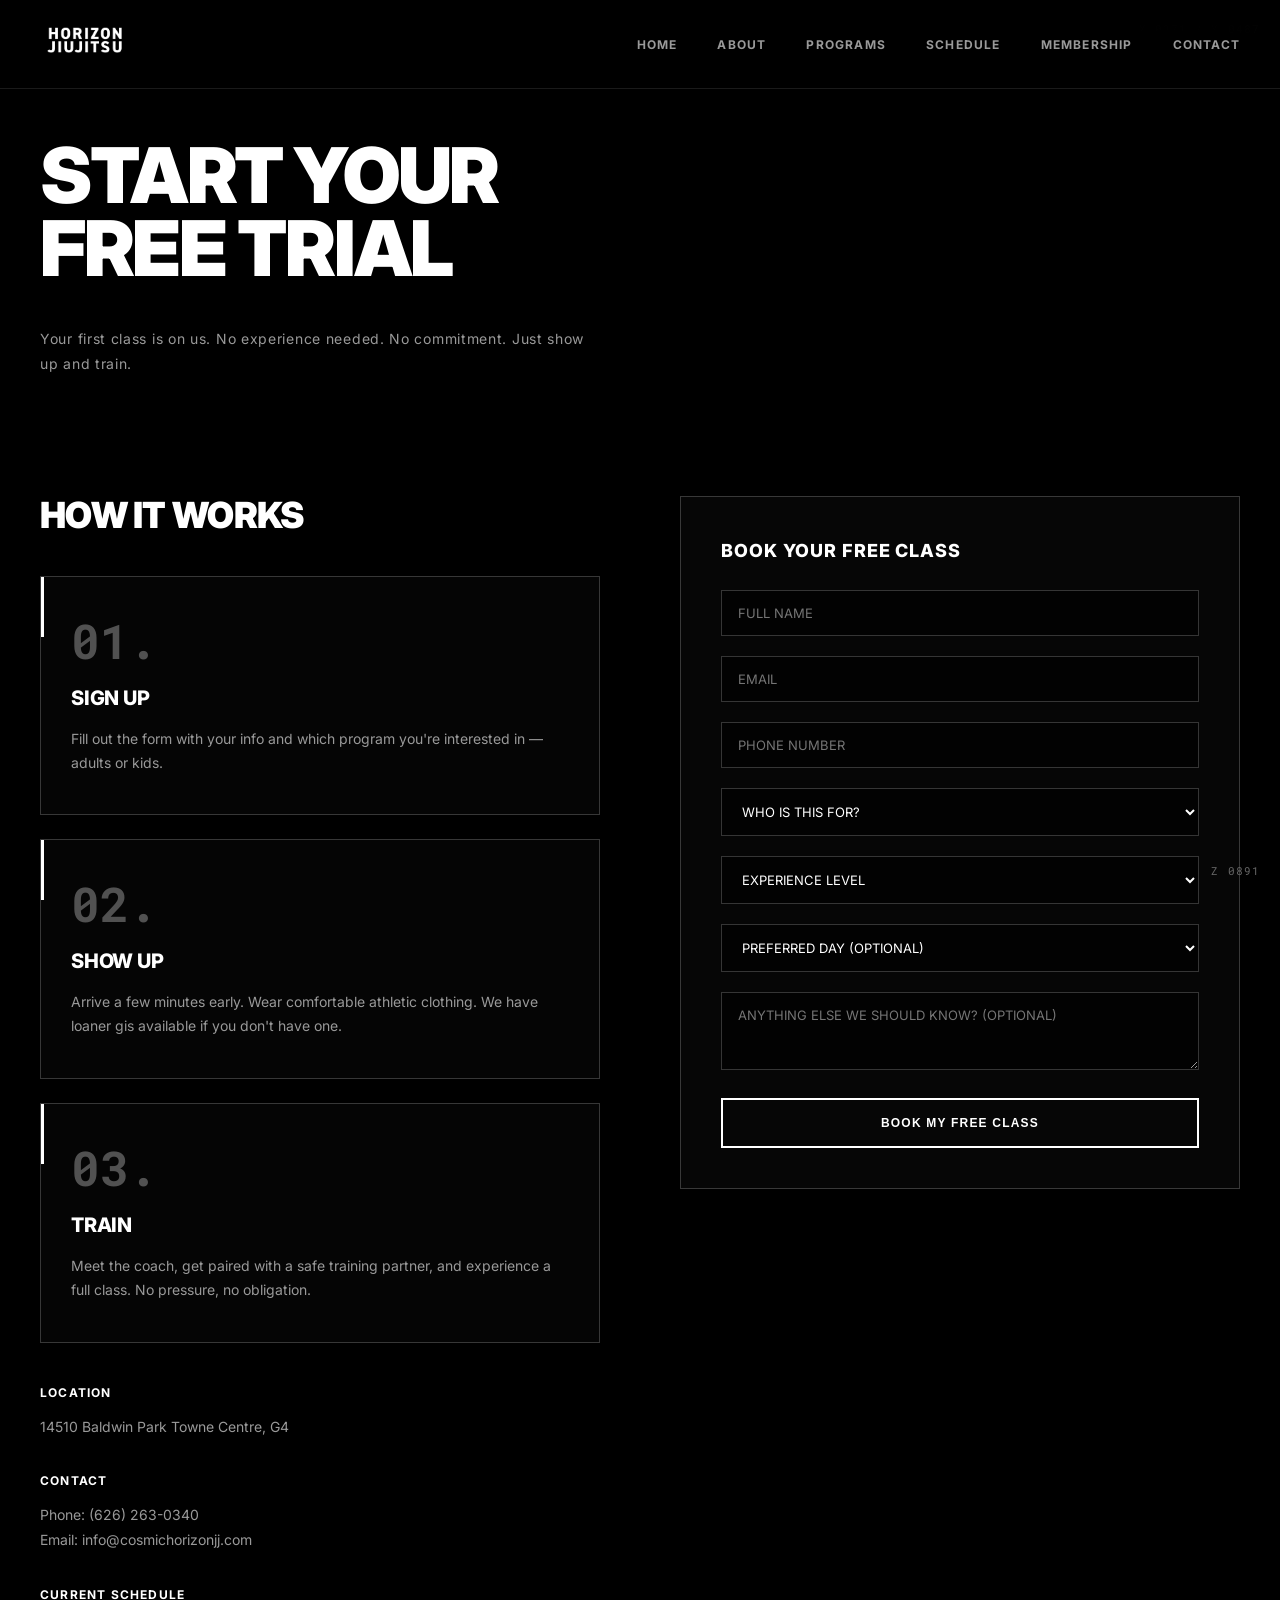
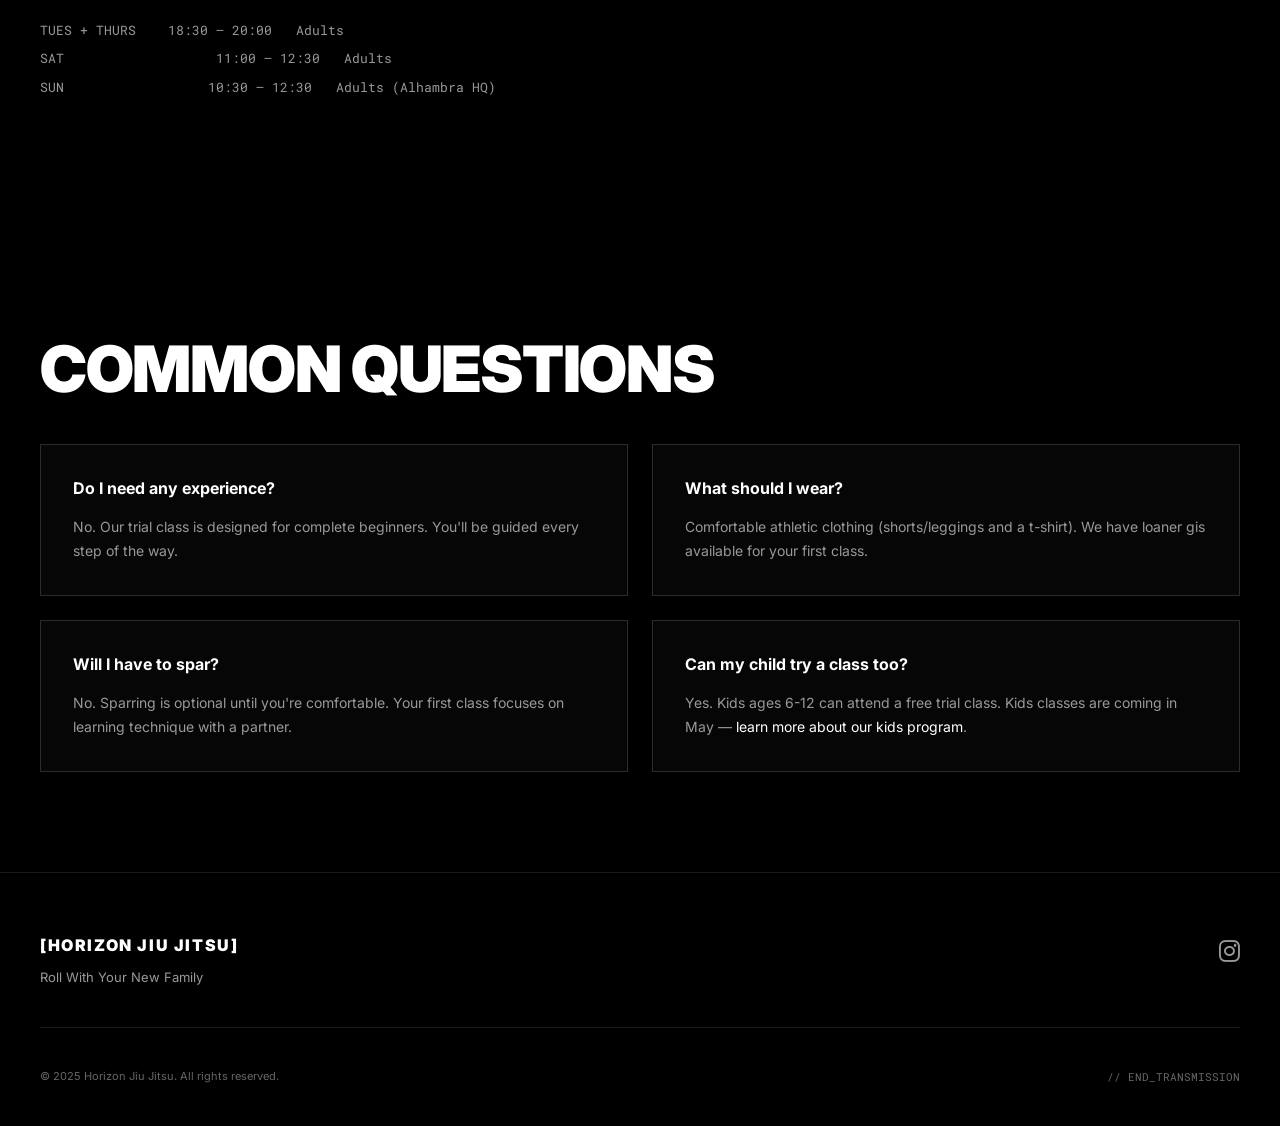
==== free-trial.html @ 36fd719f "Add dedicated kids program and free trial pages, update CTAs to link to them Co-Authored-By: Claude " ====
<!DOCTYPE html>
<html lang="en">
<head>
    <!-- Google tag (gtag.js) -->
    <script async src="https://www.googletagmanager.com/gtag/js?id=AW-18072158935"></script>
    <script>
        window.dataLayer = window.dataLayer || [];
        function gtag(){dataLayer.push(arguments);}
        gtag('js', new Date());
        gtag('config', 'AW-18072158935');
    </script>
    <meta charset="UTF-8">
    <meta name="viewport" content="width=device-width, initial-scale=1.0">
    <meta name="description" content="Sign up for a free trial class at Horizon Jiu Jitsu in Baldwin Park, CA. No experience needed.">
    <title>Free Trial Class - Horizon Jiu Jitsu</title>
    <link rel="stylesheet" href="styles.css">
    <link rel="preconnect" href="https://fonts.googleapis.com">
    <link rel="preconnect" href="https://fonts.gstatic.com" crossorigin>
    <link href="https://fonts.googleapis.com/css2?family=Inter:wght@400;600;700;800;900&family=Roboto+Mono:wght@400;700&display=swap" rel="stylesheet">
    <link rel="stylesheet" href="https://cdnjs.cloudflare.com/ajax/libs/font-awesome/6.5.1/css/all.min.css">
</head>
<body>
    <!-- Tech Overlay -->
    <div class="tech-overlay">
        <span class="coord coord-top">X 0371 / Y 0487</span>
        <span class="coord coord-bottom">Z 0891</span>
    </div>

    <!-- Navigation -->
    <nav class="nav">
        <div class="nav-container">
            <div class="nav-logo">
                <a href="index.html">
                    <img src="horizonlogo.jpg" alt="Horizon Jiu Jitsu" class="nav-logo-img" style="height: 40px; width: auto; max-height: 40px;">
                </a>
            </div>
            <button class="nav-toggle" aria-label="Toggle menu" aria-expanded="false">
                <span></span>
                <span></span>
                <span></span>
            </button>
            <ul class="nav-menu">
                <li><a href="index.html#home">HOME</a></li>
                <li><a href="index.html#about">ABOUT</a></li>
                <li><a href="index.html#classes">PROGRAMS</a></li>
                <li><a href="index.html#schedule">SCHEDULE</a></li>
                <li><a href="index.html#membership">MEMBERSHIP</a></li>
                <li><a href="index.html#contact">CONTACT</a></li>
            </ul>
        </div>
    </nav>

    <!-- Free Trial Hero -->
    <section class="hero" style="min-height: auto; padding-top: 140px; padding-bottom: 40px;">
        <div style="width: 100%; max-width: 1400px; margin: 0 auto;">
            <h1 class="section-title-large">START YOUR<br>FREE TRIAL</h1>
            <p class="hero-subtitle" style="max-width: 550px;">Your first class is on us. No experience needed. No commitment. Just show up and train.</p>
        </div>
    </section>

    <!-- Form + Info -->
    <section class="section" style="padding-top: 40px;">
        <div class="contact-layout" style="grid-template-columns: 1fr 1fr;">
            <div class="contact-left" style="order: 1;">
                <h2 class="section-title" style="font-size: clamp(24px, 3vw, 36px);">HOW IT WORKS</h2>
                <div class="contact-info">
                    <div class="about-card" style="margin-bottom: 24px;">
                        <div class="card-number">01.</div>
                        <h3>SIGN UP</h3>
                        <p>Fill out the form with your info and which program you're interested in — adults or kids.</p>
                    </div>
                    <div class="about-card" style="margin-bottom: 24px;">
                        <div class="card-number">02.</div>
                        <h3>SHOW UP</h3>
                        <p>Arrive a few minutes early. Wear comfortable athletic clothing. We have loaner gis available if you don't have one.</p>
                    </div>
                    <div class="about-card" style="margin-bottom: 24px;">
                        <div class="card-number">03.</div>
                        <h3>TRAIN</h3>
                        <p>Meet the coach, get paired with a safe training partner, and experience a full class. No pressure, no obligation.</p>
                    </div>

                    <div class="info-block" style="margin-top: 40px;">
                        <h4>LOCATION</h4>
                        <p>14510 Baldwin Park Towne Centre, G4</p>
                    </div>
                    <div class="info-block">
                        <h4>CONTACT</h4>
                        <p>Phone: (626) 263-0340<br>Email: info@cosmichorizonjj.com</p>
                    </div>
                    <div class="info-block">
                        <h4>CURRENT SCHEDULE</h4>
                        <p style="font-family: 'Roboto Mono', monospace; font-size: 13px; line-height: 2.2;">
                            TUES + THURS &nbsp;&nbsp; 18:30 – 20:00 &nbsp; Adults<br>
                            SAT &nbsp;&nbsp;&nbsp;&nbsp;&nbsp;&nbsp;&nbsp;&nbsp;&nbsp;&nbsp;&nbsp;&nbsp;&nbsp;&nbsp;&nbsp;&nbsp;&nbsp; 11:00 – 12:30 &nbsp; Adults<br>
                            SUN &nbsp;&nbsp;&nbsp;&nbsp;&nbsp;&nbsp;&nbsp;&nbsp;&nbsp;&nbsp;&nbsp;&nbsp;&nbsp;&nbsp;&nbsp;&nbsp; 10:30 – 12:30 &nbsp; Adults (Alhambra HQ)
                        </p>
                    </div>
                </div>
            </div>
            <div class="contact-right" style="order: 2;">
                <form id="contactForm" class="contact-form" action="https://api.web3forms.com/submit" method="POST">
                    <input type="hidden" name="access_key" value="503e56f7-b15b-49d0-b95f-522e8b591922">
                    <input type="hidden" name="subject" value="Free Trial Sign Up - Horizon Jiu Jitsu">
                    <input type="hidden" name="from_name" value="Horizon Jiu Jitsu Website - Free Trial">
                    <input type="checkbox" name="botcheck" class="hidden" style="display: none;">

                    <h3 style="font-size: 18px; font-weight: 800; margin-bottom: 24px; letter-spacing: 0.05em;">BOOK YOUR FREE CLASS</h3>

                    <div class="form-group">
                        <input type="text" name="name" placeholder="FULL NAME" required>
                    </div>
                    <div class="form-group">
                        <input type="email" name="email" placeholder="EMAIL" required>
                    </div>
                    <div class="form-group">
                        <input type="tel" name="phone" placeholder="PHONE NUMBER" required>
                    </div>
                    <div class="form-group">
                        <select name="program" required>
                            <option value="">WHO IS THIS FOR?</option>
                            <option value="Adult Trial">Adult (18+)</option>
                            <option value="Kids Trial">Kids (Ages 6-12)</option>
                            <option value="Both">Both Adult & Kids</option>
                        </select>
                    </div>
                    <div class="form-group">
                        <select name="experience" required>
                            <option value="">EXPERIENCE LEVEL</option>
                            <option value="None">No experience</option>
                            <option value="Beginner">Beginner (less than 1 year)</option>
                            <option value="Intermediate">Intermediate (1-3 years)</option>
                            <option value="Advanced">Advanced (3+ years)</option>
                        </select>
                    </div>
                    <div class="form-group">
                        <select name="preferred_day">
                            <option value="">PREFERRED DAY (OPTIONAL)</option>
                            <option value="Tuesday">Tuesday</option>
                            <option value="Thursday">Thursday</option>
                            <option value="Saturday">Saturday</option>
                            <option value="Sunday">Sunday</option>
                        </select>
                    </div>
                    <div class="form-group">
                        <textarea name="message" placeholder="ANYTHING ELSE WE SHOULD KNOW? (OPTIONAL)" rows="3"></textarea>
                    </div>
                    <button type="submit" class="btn-submit">BOOK MY FREE CLASS</button>
                </form>
                <div id="formMessage" class="form-message"></div>
            </div>
        </div>
    </section>

    <!-- FAQ -->
    <section class="section" style="background: var(--navy-deeper);">
        <div class="section-header" style="margin-bottom: 40px;">
            <h2 class="section-title">COMMON QUESTIONS</h2>
        </div>
        <div class="faq-grid">
            <div class="faq-item">
                <h4>Do I need any experience?</h4>
                <p>No. Our trial class is designed for complete beginners. You'll be guided every step of the way.</p>
            </div>
            <div class="faq-item">
                <h4>What should I wear?</h4>
                <p>Comfortable athletic clothing (shorts/leggings and a t-shirt). We have loaner gis available for your first class.</p>
            </div>
            <div class="faq-item">
                <h4>Will I have to spar?</h4>
                <p>No. Sparring is optional until you're comfortable. Your first class focuses on learning technique with a partner.</p>
            </div>
            <div class="faq-item">
                <h4>Can my child try a class too?</h4>
                <p>Yes. Kids ages 6-12 can attend a free trial class. Kids classes are coming in May — <a href="kids.html">learn more about our kids program</a>.</p>
            </div>
        </div>
    </section>

    <!-- Footer -->
    <footer class="footer">
        <div class="footer-container">
            <div class="footer-brand">
                <h3>[HORIZON JIU JITSU]</h3>
                <p>Roll With Your New Family</p>
            </div>
            <div class="footer-links">
                <a href="https://instagram.com/horizon.jiujitsu" target="_blank" aria-label="Instagram"><i class="fab fa-instagram"></i></a>
            </div>
        </div>
        <div class="footer-bottom">
            <p>&copy; 2025 Horizon Jiu Jitsu. All rights reserved.</p>
            <p class="footer-code">// END_TRANSMISSION</p>
        </div>
    </footer>

    <script src="script.js"></script>
</body>
</html>
---- styles.css ----
/* Cosmic Horizon BJJ - True BITKRAFT Aesthetic */
/* Asymmetrical, Glitchy, Wireframe, Tech-Forward Design */

:root {
    --navy-dark: #000000;
    --navy-deeper: #000000;
    --navy-med: #111111;
    --blue-electric: #ffffff;
    --blue-glow: #ffffff;
    --text-white: #ffffff;
    --text-gray: #999999;
    --text-dim: #666666;
    --accent-cyan: #ffffff;
    --grid-color: rgba(255, 255, 255, 0.1);
}

/* Reset */
* {
    margin: 0;
    padding: 0;
    box-sizing: border-box;
}

html {
    scroll-behavior: smooth;
    -webkit-font-smoothing: antialiased;
}

body {
    font-family: 'Inter', sans-serif;
    background: var(--navy-dark);
    color: var(--text-white);
    line-height: 1.6;
    overflow-x: hidden;
    position: relative;
}

/* Tech Overlay - Coordinates */
.tech-overlay {
    position: fixed;
    top: 0;
    left: 0;
    right: 0;
    bottom: 0;
    pointer-events: none;
    z-index: 999;
}

.coord {
    position: fixed;
    font-family: 'Roboto Mono', monospace;
    font-size: 11px;
    color: var(--text-dim);
    letter-spacing: 0.1em;
}

.coord-top {
    top: 20px;
    right: 20px;
}

.coord-bottom {
    bottom: 20px;
    right: 20px;
}

/* Loader */
.loader {
    position: fixed;
    top: 0;
    left: 0;
    width: 100%;
    height: 100%;
    background: var(--navy-deeper);
    display: flex;
    align-items: center;
    justify-content: center;
    z-index: 10000;
    opacity: 1;
    transition: opacity 0.5s ease;
}

.loader.hidden {
    opacity: 0;
    pointer-events: none;
}

.loader-content {
    text-align: center;
}

.loader-code {
    display: block;
    font-family: 'Roboto Mono', monospace;
    font-size: 11px;
    color: var(--text-dim);
    margin-bottom: 4px;
    opacity: 0;
    animation: fadeIn 0.5s ease forwards;
}

.loader-code:nth-child(1) {
    animation-delay: 0s;
}

.loader-code:nth-child(2) {
    animation-delay: 0.2s;
}

.loader-code:nth-child(3) {
    animation-delay: 0.4s;
}

.loader-text {
    font-size: clamp(40px, 6vw, 80px);
    font-weight: 900;
    letter-spacing: -0.02em;
    margin-top: 30px;
    margin-bottom: 30px;
    opacity: 0;
    animation: fadeIn 1s ease forwards 0.6s;
}

.loader-bar {
    width: 300px;
    height: 2px;
    background: rgba(255, 255, 255, 0.2);
    position: relative;
    overflow: hidden;
    margin: 0 auto;
}

.loader-bar::after {
    content: '';
    position: absolute;
    top: 0;
    left: -100%;
    width: 100%;
    height: 100%;
    background: var(--blue-electric);
    animation: loading 2s ease infinite;
}

/* Navigation */
.nav {
    position: fixed;
    top: 0;
    width: 100%;
    background: rgba(0, 0, 0, 0.85);
    backdrop-filter: blur(20px);
    -webkit-backdrop-filter: blur(20px);
    border-bottom: 1px solid rgba(255, 255, 255, 0.1);
    z-index: 1000;
}

.nav-container {
    display: flex;
    justify-content: space-between;
    align-items: center;
    padding: 20px 40px;
    max-width: 1400px;
    margin: 0 auto;
}

.nav-logo {
    font-size: 16px;
    font-weight: 900;
    letter-spacing: 0.1em;
    display: flex;
    align-items: center;
    gap: 10px;
}

.nav-logo-img {
    height: 40px !important;
    max-height: 40px !important;
    width: auto !important;
    border-radius: 4px;
    object-fit: contain;
}

.logo-bracket {
    color: var(--blue-electric);
    font-family: 'Roboto Mono', monospace;
}

.nav-menu {
    display: flex;
    list-style: none;
    gap: 40px;
}

.nav-menu a {
    color: var(--text-gray);
    text-decoration: none;
    font-size: 12px;
    font-weight: 700;
    letter-spacing: 0.1em;
    transition: color 0.3s;
}

.nav-menu a:hover {
    color: var(--blue-electric);
}

.nav-toggle {
    display: none;
    background: none;
    border: none;
    cursor: pointer;
    padding: 5px;
}

.nav-toggle span {
    display: block;
    width: 24px;
    height: 2px;
    background: var(--text-white);
    margin: 5px 0;
    transition: 0.3s;
}

/* Hero - Asymmetrical Layout */
.hero {
    min-height: 100vh;
    display: flex;
    align-items: center;
    position: relative;
    padding: 120px 40px 80px;
    overflow: hidden;
}

.hero-grid {
    width: 100%;
    display: grid;
    grid-template-columns: 1.2fr 1fr;
    gap: 80px;
    align-items: center;
}

.hello-world {
    font-family: 'Roboto Mono', monospace;
    font-size: 12px;
    color: var(--text-dim);
    letter-spacing: 0.15em;
    display: block;
    margin-bottom: 30px;
}

.hero-title {
    font-size: clamp(50px, 8vw, 110px);
    font-weight: 900;
    line-height: 0.95;
    letter-spacing: -0.03em;
    margin-bottom: 30px;
}

/* Glitch Effect */
.glitch {
    position: relative;
    color: var(--blue-electric);
}

.glitch::before,
.glitch::after {
    content: attr(data-text);
    position: absolute;
    top: 0;
    left: 0;
    width: 100%;
    height: 100%;
}

.glitch::before {
    animation: glitch1 2.5s infinite;
    color: #666666;
    z-index: -1;
}

.glitch::after {
    animation: glitch2 2.5s infinite;
    color: #cccccc;
    z-index: -2;
}

.hero-affiliate {
    font-family: 'Roboto Mono', monospace;
    font-size: 12px;
    color: var(--text-gray);
    letter-spacing: 0.15em;
    margin-bottom: 8px;
    text-transform: uppercase;
}

.hero-subtitle {
    font-size: 14px;
    line-height: 1.8;
    color: var(--text-gray);
    margin-bottom: 40px;
    letter-spacing: 0.05em;
}

/* Wireframe Cube */
.hero-visual {
    position: relative;
    height: 500px;
    border-radius: 4px;
    overflow: hidden;
}

.hero-slideshow {
    position: absolute;
    inset: 0;
    z-index: 0;
}

.hero-slide {
    position: absolute;
    inset: 0;
    background-size: cover;
    background-position: center;
    opacity: 0;
    transition: opacity 1.5s ease;
}

.hero-slide::after {
    content: '';
    position: absolute;
    inset: 0;
    background: rgba(0, 0, 0, 0.6);
}

.hero-slide.active {
    opacity: 1;
}

.wireframe-cube {
    position: absolute;
    width: 200px;
    height: 200px;
    top: 50%;
    left: 50%;
    transform: translate(-50%, -50%) rotateX(45deg) rotateY(45deg);
    z-index: 1;
    transform-style: preserve-3d;
    animation: rotateCube 20s infinite linear;
}

.wireframe-cube::before,
.wireframe-cube::after {
    content: '';
    position: absolute;
    width: 100%;
    height: 100%;
    border: 2px solid var(--blue-electric);
    opacity: 0.3;
}

.wireframe-cube::before {
    transform: translateZ(-100px);
}

.wireframe-cube::after {
    transform: rotateX(90deg) translateZ(-100px);
}

.wireframe-grid {
    display: none;
}

/* Buttons */
.btn-primary {
    display: inline-block;
    padding: 16px 36px;
    background: transparent;
    color: var(--blue-electric);
    font-size: 12px;
    font-weight: 700;
    letter-spacing: 0.1em;
    text-decoration: none;
    border: 2px solid var(--blue-electric);
    transition: all 0.3s;
    text-transform: uppercase;
}

.btn-primary:hover {
    background: var(--blue-electric);
    color: #000000;
    box-shadow: 0 0 20px rgba(255, 255, 255, 0.5);
}

/* Section Styling */
.section {
    padding: 100px 40px;
    max-width: 1400px;
    margin: 0 auto;
}

.section-code {
    font-family: 'Roboto Mono', monospace;
    font-size: 11px;
    color: var(--text-dim);
    letter-spacing: 0.1em;
    display: block;
    margin-bottom: 20px;
}

.section-title {
    font-size: clamp(36px, 5vw, 64px);
    font-weight: 900;
    line-height: 1.1;
    letter-spacing: -0.02em;
    margin-bottom: 20px;
}

.section-title-large {
    font-size: clamp(40px, 6vw, 90px);
    font-weight: 900;
    line-height: 0.95;
    letter-spacing: -0.03em;
    margin-bottom: 40px;
}

.section-subtitle {
    font-size: 16px;
    color: var(--text-gray);
    margin-bottom: 60px;
}

/* About Section */
.about {
    background: var(--navy-deeper);
}

.about .section-header {
    display: grid;
    grid-template-columns: 1fr 1fr;
    gap: 80px;
    margin-bottom: 60px;
    align-items: start;
}

.about .section-code {
    order: 2;
    text-align: right;
}

.about .section-title {
    grid-column: 2;
    text-align: right;
}

.about .section-subtitle {
    order: 2;
    text-align: right;
}

.about-grid {
    display: grid;
    grid-template-columns: repeat(3, 1fr);
    gap: 40px;
}

.about-card {
    padding: 40px 30px;
    border: 1px solid rgba(255, 255, 255, 0.2);
    background: rgba(255, 255, 255, 0.02);
    position: relative;
}

.about-card::before {
    content: '';
    position: absolute;
    top: 0;
    left: 0;
    width: 3px;
    height: 60px;
    background: var(--blue-electric);
}

.card-number {
    font-family: 'Roboto Mono', monospace;
    font-size: 48px;
    font-weight: 700;
    color: var(--blue-electric);
    opacity: 0.3;
    line-height: 1;
    margin-bottom: 20px;
}

.about-card h3 {
    font-size: 20px;
    font-weight: 800;
    margin-bottom: 16px;
    letter-spacing: -0.01em;
    line-height: 1.3;
}

.about-card p {
    color: var(--text-gray);
    font-size: 14px;
    line-height: 1.7;
}

/* About Card with Image */
.about-card-with-image {
    display: flex;
    flex-direction: column;
}

.about-card-with-image .card-image-bottom {
    flex: 1;
    display: flex;
    align-items: flex-end;
    padding-top: 24px;
}

.card-headshot {
    width: 100px;
    height: 100px;
    border-radius: 50%;
    object-fit: cover;
    border: 2px solid rgba(255, 255, 255, 0.2);
}

/* Kids Program Section */
.kids-team-section {
    background: var(--navy-dark);
}

.kids-team-intro {
    max-width: 800px;
    color: var(--text-gray);
    font-size: 16px;
    line-height: 1.8;
}

.kids-program-layout {
    max-width: 900px;
    margin: 0 auto;
}

.kids-program-image {
    width: 100%;
    border-radius: 4px;
    object-fit: cover;
}

.kids-team-grid {
    display: flex;
    justify-content: center;
    gap: 50px;
    flex-wrap: wrap;
}

.coach-card {
    display: flex;
    flex-direction: column;
    align-items: center;
    gap: 12px;
}

.coach-headshot {
    width: 100px;
    height: 100px;
    border-radius: 50%;
    object-fit: cover;
    border: 2px solid rgba(255, 255, 255, 0.2);
    filter: brightness(0.45) contrast(1.3) saturate(0.3);
}

.coach-name {
    font-size: 14px;
    font-weight: 600;
    color: var(--text-white);
}

/* Programs Section - Asymmetrical */
.programs {
    background: var(--navy-dark);
}

.programs-header {
    display: grid;
    grid-template-columns: 1fr 1fr;
    gap: 80px;
    margin-bottom: 80px;
    align-items: center;
}

.programs-visual {
    height: 375px;
    position: relative;
    display: flex;
    align-items: center;
    justify-content: center;
}

.programs-image {
    max-height: 375px;
    width: auto;
    border-radius: 8px;
    object-fit: contain;
}

.programs-grid {
    display: grid;
    grid-template-columns: repeat(3, 1fr);
    gap: 24px;
}

.programs-grid-2x2 {
    grid-template-columns: repeat(2, 1fr);
    gap: 32px;
}

.program-card {
    background: rgba(17, 17, 17, 0.6);
    border: 1px solid rgba(255, 255, 255, 0.15);
    padding: 32px 24px;
    transition: all 0.3s;
}

.program-card:hover {
    border-color: var(--blue-electric);
    box-shadow: 0 8px 32px rgba(255, 255, 255, 0.2);
    transform: translateY(-4px);
}

.program-header {
    display: flex;
    justify-content: space-between;
    align-items: center;
    margin-bottom: 20px;
}

.program-number {
    font-family: 'Roboto Mono', monospace;
    font-size: 32px;
    font-weight: 700;
    color: var(--blue-electric);
    opacity: 0.4;
}

.program-tag {
    font-family: 'Roboto Mono', monospace;
    font-size: 9px;
    letter-spacing: 0.1em;
    padding: 4px 8px;
    border: 1px solid rgba(255, 255, 255, 0.3);
    color: var(--blue-electric);
}

.program-card h3 {
    font-size: 20px;
    font-weight: 800;
    margin-bottom: 12px;
    letter-spacing: 0.02em;
}

.program-card p {
    color: var(--text-gray);
    font-size: 13px;
    line-height: 1.6;
    margin-bottom: 20px;
}

.program-subtitle {
    font-family: 'Roboto Mono', monospace;
    font-size: 11px;
    letter-spacing: 0.1em;
    color: var(--blue-electric);
    margin-bottom: 16px;
}

.program-label {
    font-size: 12px;
    font-weight: 700;
    color: var(--text-white);
    margin-bottom: 12px;
    letter-spacing: 0.02em;
}

.program-features {
    list-style: none;
}

.program-features li {
    color: var(--text-gray);
    font-size: 12px;
    padding: 6px 0;
    font-family: 'Roboto Mono', monospace;
}

/* Schedule - Asymmetrical */
.schedule {
    background: var(--navy-deeper);
}

.schedule-layout {
    display: grid;
    grid-template-columns: 1fr 1.5fr;
    gap: 80px;
    align-items: start;
}

.schedule-header {
    order: 1;
}

.schedule-table-wrapper {
    order: 2;
    overflow-x: auto;
}

.schedule-description {
    font-size: 15px;
    color: var(--text-gray);
    line-height: 1.7;
    margin-top: 30px;
}

.schedule-phase {
    font-family: 'Roboto Mono', monospace;
    font-size: 12px;
    letter-spacing: 0.15em;
    color: var(--blue-electric);
    margin-top: 40px;
}

.schedule-table {
    width: 100%;
    border-collapse: collapse;
    font-size: 12px;
}

.schedule-table th {
    background: rgba(255, 255, 255, 0.1);
    color: var(--blue-electric);
    padding: 16px 12px;
    text-align: left;
    font-weight: 700;
    letter-spacing: 0.1em;
    font-size: 10px;
    border: 1px solid rgba(255, 255, 255, 0.2);
}

.schedule-table td {
    padding: 16px 12px;
    border: 1px solid rgba(255, 255, 255, 0.1);
    color: var(--text-gray);
}

.time-cell {
    color: var(--text-white);
    font-weight: 700;
    font-family: 'Roboto Mono', monospace;
    white-space: nowrap;
}

.schedule-table tr:hover {
    background: rgba(255, 255, 255, 0.05);
}

.schedule-simple {
    table-layout: fixed;
}

.schedule-simple td {
    text-align: center;
    vertical-align: top;
    padding: 20px 16px;
    width: 14.28%;
}

.schedule-simple th {
    text-align: center;
    width: 14.28%;
}

.schedule-time {
    font-family: 'Roboto Mono', monospace;
    font-size: 11px;
    color: var(--blue-electric);
    display: block;
    margin-bottom: 8px;
}

.schedule-row-label {
    font-size: 11px;
    font-weight: 700;
    letter-spacing: 0.1em;
    text-align: left;
    padding-left: 16px;
    white-space: nowrap;
    width: auto !important;
}

.schedule-expansion {
    margin-top: 24px;
    padding: 24px;
    border: 1px dashed rgba(255, 255, 255, 0.3);
    background: rgba(255, 255, 255, 0.02);
}

.schedule-expansion h4 {
    font-family: 'Roboto Mono', monospace;
    font-size: 12px;
    letter-spacing: 0.1em;
    color: var(--blue-electric);
    margin-bottom: 12px;
}

.schedule-expansion p {
    color: var(--text-gray);
    font-size: 14px;
    line-height: 1.7;
    margin: 0;
}

/* Membership */
.membership {
    background: var(--navy-dark);
}

.membership-header {
    margin-bottom: 80px;
}

.pricing-grid {
    display: grid;
    grid-template-columns: repeat(4, 1fr);
    gap: 24px;
}

.pricing-grid-5 {
    grid-template-columns: repeat(5, 1fr);
}

.pricing-card {
    background: rgba(17, 17, 17, 0.4);
    border: 1px solid rgba(255, 255, 255, 0.2);
    padding: 32px 24px;
    position: relative;
    display: flex;
    flex-direction: column;
    transition: all 0.3s;
}

.pricing-card:hover {
    border-color: var(--blue-electric);
    box-shadow: 0 12px 40px rgba(255, 255, 255, 0.2);
}

.pricing-card.featured {
    border-color: var(--blue-electric);
    border-width: 2px;
}

.pricing-badge {
    position: absolute;
    top: -12px;
    left: 24px;
    background: #000000;
    padding: 4px 12px;
    font-size: 10px;
    letter-spacing: 0.1em;
    color: var(--blue-electric);
    font-weight: 700;
    border: 1px solid var(--blue-electric);
}

.pricing-card h3 {
    font-size: 20px;
    font-weight: 800;
    margin-bottom: 20px;
    letter-spacing: 0.05em;
}

.price {
    font-size: 48px;
    font-weight: 900;
    margin-bottom: 16px;
    letter-spacing: -0.02em;
}

.price span {
    font-size: 16px;
    color: var(--text-gray);
    font-weight: 400;
}

.price-alt-wrap {
    margin-bottom: 16px;
}

.price-alt {
    font-size: 28px;
    font-weight: 700;
    margin-bottom: 8px;
}

.price-alt span {
    font-size: 13px;
    color: var(--text-gray);
    font-weight: 400;
}

.pricing-description {
    color: var(--text-gray);
    font-size: 13px;
    line-height: 1.6;
    margin-bottom: 24px;
    flex-grow: 1;
}

.pricing-features {
    list-style: none;
    border-top: 1px solid rgba(255, 255, 255, 0.2);
    padding-top: 20px;
}

.pricing-features li {
    color: var(--text-gray);
    font-size: 12px;
    padding: 8px 0;
}

/* Discounts Section */
.discounts-section {
    margin-top: 60px;
    padding: 40px;
    border: 1px solid rgba(255, 255, 255, 0.15);
    background: rgba(17, 17, 17, 0.4);
}

.discounts-section h3 {
    font-family: 'Roboto Mono', monospace;
    font-size: 14px;
    letter-spacing: 0.1em;
    color: var(--blue-electric);
    margin-bottom: 32px;
}

.discounts-grid {
    display: grid;
    grid-template-columns: repeat(3, 1fr);
    gap: 32px;
}

.discount-item h4 {
    font-size: 16px;
    font-weight: 700;
    margin-bottom: 12px;
}

.discount-item p {
    color: var(--text-gray);
    font-size: 14px;
    line-height: 1.6;
}

/* What to Expect Section */
.expect {
    background: var(--navy-dark);
}

.expect-grid {
    display: grid;
    grid-template-columns: repeat(2, 1fr);
    gap: 32px;
    margin-bottom: 60px;
}

.expect-card {
    background: rgba(17, 17, 17, 0.6);
    border: 1px solid rgba(255, 255, 255, 0.15);
    padding: 40px;
}

.expect-card h3 {
    font-size: 18px;
    font-weight: 800;
    margin-bottom: 24px;
    letter-spacing: 0.05em;
}

.expect-list {
    list-style: none;
}

.expect-list li {
    color: var(--text-gray);
    font-size: 14px;
    line-height: 1.6;
    padding: 12px 0;
    border-bottom: 1px solid rgba(255, 255, 255, 0.1);
    padding-left: 20px;
    position: relative;
}

.expect-list li::before {
    content: '→';
    position: absolute;
    left: 0;
    color: var(--blue-electric);
}

.expect-list li:last-child {
    border-bottom: none;
}

.trial-banner {
    text-align: center;
    padding: 60px 40px;
    border: 2px solid var(--blue-electric);
    background: rgba(255, 255, 255, 0.02);
}

.trial-banner h3 {
    font-size: 28px;
    font-weight: 900;
    margin-bottom: 16px;
    letter-spacing: 0.05em;
}

.trial-banner p {
    color: var(--text-gray);
    font-size: 16px;
    margin-bottom: 32px;
    max-width: 600px;
    margin-left: auto;
    margin-right: auto;
}

/* FAQ Section */
.faq {
    background: var(--navy-deeper);
}

.faq-grid {
    display: grid;
    grid-template-columns: repeat(2, 1fr);
    gap: 24px;
}

.faq-item {
    background: rgba(17, 17, 17, 0.4);
    border: 1px solid rgba(255, 255, 255, 0.15);
    padding: 32px;
}

.faq-item h4 {
    font-size: 16px;
    font-weight: 700;
    margin-bottom: 16px;
    line-height: 1.4;
}

.faq-item p {
    color: var(--text-gray);
    font-size: 14px;
    line-height: 1.7;
}

.faq-item a {
    color: var(--blue-electric);
    text-decoration: none;
}

.faq-item a:hover {
    text-decoration: underline;
}

/* Contact - Asymmetrical */
.contact {
    background: var(--navy-deeper);
}

.contact-layout {
    display: grid;
    grid-template-columns: 1.2fr 1fr;
    gap: 80px;
}

.contact-left {
    order: 2;
}

.contact-right {
    order: 1;
}

.contact-info {
    margin-top: 40px;
}

.info-block {
    margin-bottom: 32px;
}

.info-block h4 {
    font-size: 12px;
    font-weight: 700;
    letter-spacing: 0.1em;
    color: var(--blue-electric);
    margin-bottom: 12px;
}

.info-block p {
    color: var(--text-gray);
    font-size: 14px;
    line-height: 1.8;
}

.contact-map-link {
    display: block;
    margin-bottom: 32px;
}

.contact-map {
    width: 100%;
    height: auto;
    border: 1px solid rgba(255, 255, 255, 0.2);
    transition: opacity 0.3s ease;
}

.contact-map:hover {
    opacity: 0.8;
}

.trial-box {
    margin-top: 40px;
    padding: 24px;
    border: 2px solid var(--blue-electric);
    background: rgba(255, 255, 255, 0.05);
}

.trial-box h4 {
    font-size: 14px;
    font-weight: 800;
    color: var(--blue-electric);
    margin-bottom: 8px;
    letter-spacing: 0.05em;
}

.trial-box p {
    color: var(--text-gray);
    font-size: 13px;
}

/* Contact Form */
.contact-form {
    background: rgba(17, 17, 17, 0.4);
    border: 1px solid rgba(255, 255, 255, 0.2);
    padding: 40px;
}

.form-group {
    margin-bottom: 20px;
}

.form-group input,
.form-group select,
.form-group textarea {
    width: 100%;
    padding: 14px 16px;
    background: rgba(0, 0, 0, 0.6);
    border: 1px solid rgba(255, 255, 255, 0.2);
    color: var(--text-white);
    font-family: 'Inter', sans-serif;
    font-size: 13px;
    transition: border-color 0.3s;
}

.form-group input:focus,
.form-group select:focus,
.form-group textarea:focus {
    outline: none;
    border-color: var(--blue-electric);
}

.form-group textarea {
    resize: vertical;
}

.btn-submit {
    width: 100%;
    padding: 16px;
    background: transparent;
    color: var(--blue-electric);
    font-size: 12px;
    font-weight: 700;
    letter-spacing: 0.1em;
    border: 2px solid var(--blue-electric);
    cursor: pointer;
    transition: all 0.3s;
    text-transform: uppercase;
}

.btn-submit:hover {
    background: var(--blue-electric);
    color: #000000;
    box-shadow: 0 0 20px rgba(255, 255, 255, 0.5);
}

.form-message {
    margin-top: 16px;
    padding: 12px;
    text-align: center;
    font-size: 13px;
    display: none;
}

.form-message.success {
    background: rgba(255, 255, 255, 0.1);
    border: 1px solid var(--blue-electric);
    color: var(--blue-electric);
    display: block;
}

.form-message.error {
    background: rgba(255, 100, 100, 0.1);
    border: 1px solid #ff6b6b;
    color: #ff6b6b;
    display: block;
}

/* Footer */
.footer {
    background: var(--navy-deeper);
    border-top: 1px solid rgba(255, 255, 255, 0.1);
    padding: 60px 40px 40px;
}

.footer-container {
    max-width: 1400px;
    margin: 0 auto;
    display: flex;
    justify-content: space-between;
    align-items: flex-start;
    margin-bottom: 40px;
}

.footer-brand h3 {
    font-size: 16px;
    font-weight: 900;
    letter-spacing: 0.1em;
    margin-bottom: 8px;
}

.footer-brand p {
    font-size: 13px;
    color: var(--text-gray);
}

.footer-links {
    display: flex;
    gap: 32px;
}

.footer-links a {
    color: var(--text-gray);
    text-decoration: none;
    font-size: 24px;
    transition: color 0.3s;
}

.footer-links a:hover {
    color: var(--blue-electric);
}

.footer-bottom {
    max-width: 1400px;
    margin: 0 auto;
    padding-top: 40px;
    border-top: 1px solid rgba(255, 255, 255, 0.1);
    display: flex;
    justify-content: space-between;
    align-items: center;
}

.footer-bottom p {
    font-size: 11px;
    color: var(--text-dim);
}

.footer-code {
    font-family: 'Roboto Mono', monospace;
}

/* Animations */
@keyframes fadeIn {
    to {
        opacity: 1;
    }
}

@keyframes loading {
    0% {
        left: -100%;
    }
    100% {
        left: 100%;
    }
}

@keyframes rotateCube {
    0% {
        transform: translate(-50%, -50%) rotateX(45deg) rotateY(45deg) rotateZ(0deg);
    }
    100% {
        transform: translate(-50%, -50%) rotateX(45deg) rotateY(45deg) rotateZ(360deg);
    }
}

@keyframes glitch1 {
    0%, 100% {
        transform: translate(0);
    }
    20% {
        transform: translate(-2px, 2px);
    }
    40% {
        transform: translate(-2px, -2px);
    }
    60% {
        transform: translate(2px, 2px);
    }
    80% {
        transform: translate(2px, -2px);
    }
}

@keyframes glitch2 {
    0%, 100% {
        transform: translate(0);
    }
    20% {
        transform: translate(2px, -2px);
    }
    40% {
        transform: translate(2px, 2px);
    }
    60% {
        transform: translate(-2px, -2px);
    }
    80% {
        transform: translate(-2px, 2px);
    }
}

@keyframes floatShapes {
    0% {
        transform: translateY(0);
    }
    100% {
        transform: translateY(-60px);
    }
}

/* Responsive */
@media (max-width: 1024px) {
    .hero-grid,
    .programs-header,
    .schedule-layout,
    .contact-layout {
        grid-template-columns: 1fr;
        gap: 40px;
    }

    .about-grid {
        grid-template-columns: 1fr;
    }

    .programs-grid {
        grid-template-columns: repeat(2, 1fr);
    }

    .programs-grid-2x2 {
        grid-template-columns: repeat(2, 1fr);
    }

    .pricing-grid {
        grid-template-columns: repeat(2, 1fr);
    }

    .pricing-grid-5 {
        grid-template-columns: repeat(3, 1fr);
    }

    .discounts-grid {
        grid-template-columns: repeat(2, 1fr);
    }

    .wireframe-cube {
        width: 250px;
        height: 250px;
    }
}

@media (max-width: 768px) {
    .nav-menu {
        position: fixed;
        top: 70px;
        left: 0;
        right: 0;
        background: rgba(0, 0, 0, 0.98);
        flex-direction: column;
        padding: 40px;
        gap: 20px;
        transform: translateY(-100%);
        opacity: 0;
        pointer-events: none;
        transition: 0.3s;
        border-bottom: 1px solid rgba(255, 255, 255, 0.2);
    }

    .nav-menu.active {
        transform: translateY(0);
        opacity: 1;
        pointer-events: auto;
    }

    .nav-toggle {
        display: block;
        z-index: 1001;
        position: relative;
    }

    .programs-grid,
    .programs-grid-2x2,
    .pricing-grid,
    .pricing-grid-5,
    .discounts-grid,
    .expect-grid,
    .faq-grid {
        grid-template-columns: 1fr;
    }

    .trial-banner {
        padding: 40px 24px;
    }

    .section {
        padding: 60px 20px;
    }

    .hero {
        padding: 100px 20px 60px;
    }

    .nav-container {
        padding: 20px;
    }

    .footer {
        padding: 40px 20px;
    }

    .footer-container {
        flex-direction: column;
        gap: 24px;
    }

    .footer-bottom {
        flex-direction: column;
        gap: 12px;
        text-align: center;
    }

    /* New sections responsive */
    .card-headshot {
        width: 80px;
        height: 80px;
    }

    .kids-team-grid {
        gap: 30px;
    }

    .coach-headshot {
        width: 80px;
        height: 80px;
    }
}

/* Accessibility */
@media (prefers-reduced-motion: reduce) {
    *,
    *::before,
    *::after {
        animation-duration: 0.01ms !important;
        animation-iteration-count: 1 !important;
        transition-duration: 0.01ms !important;
    }
}
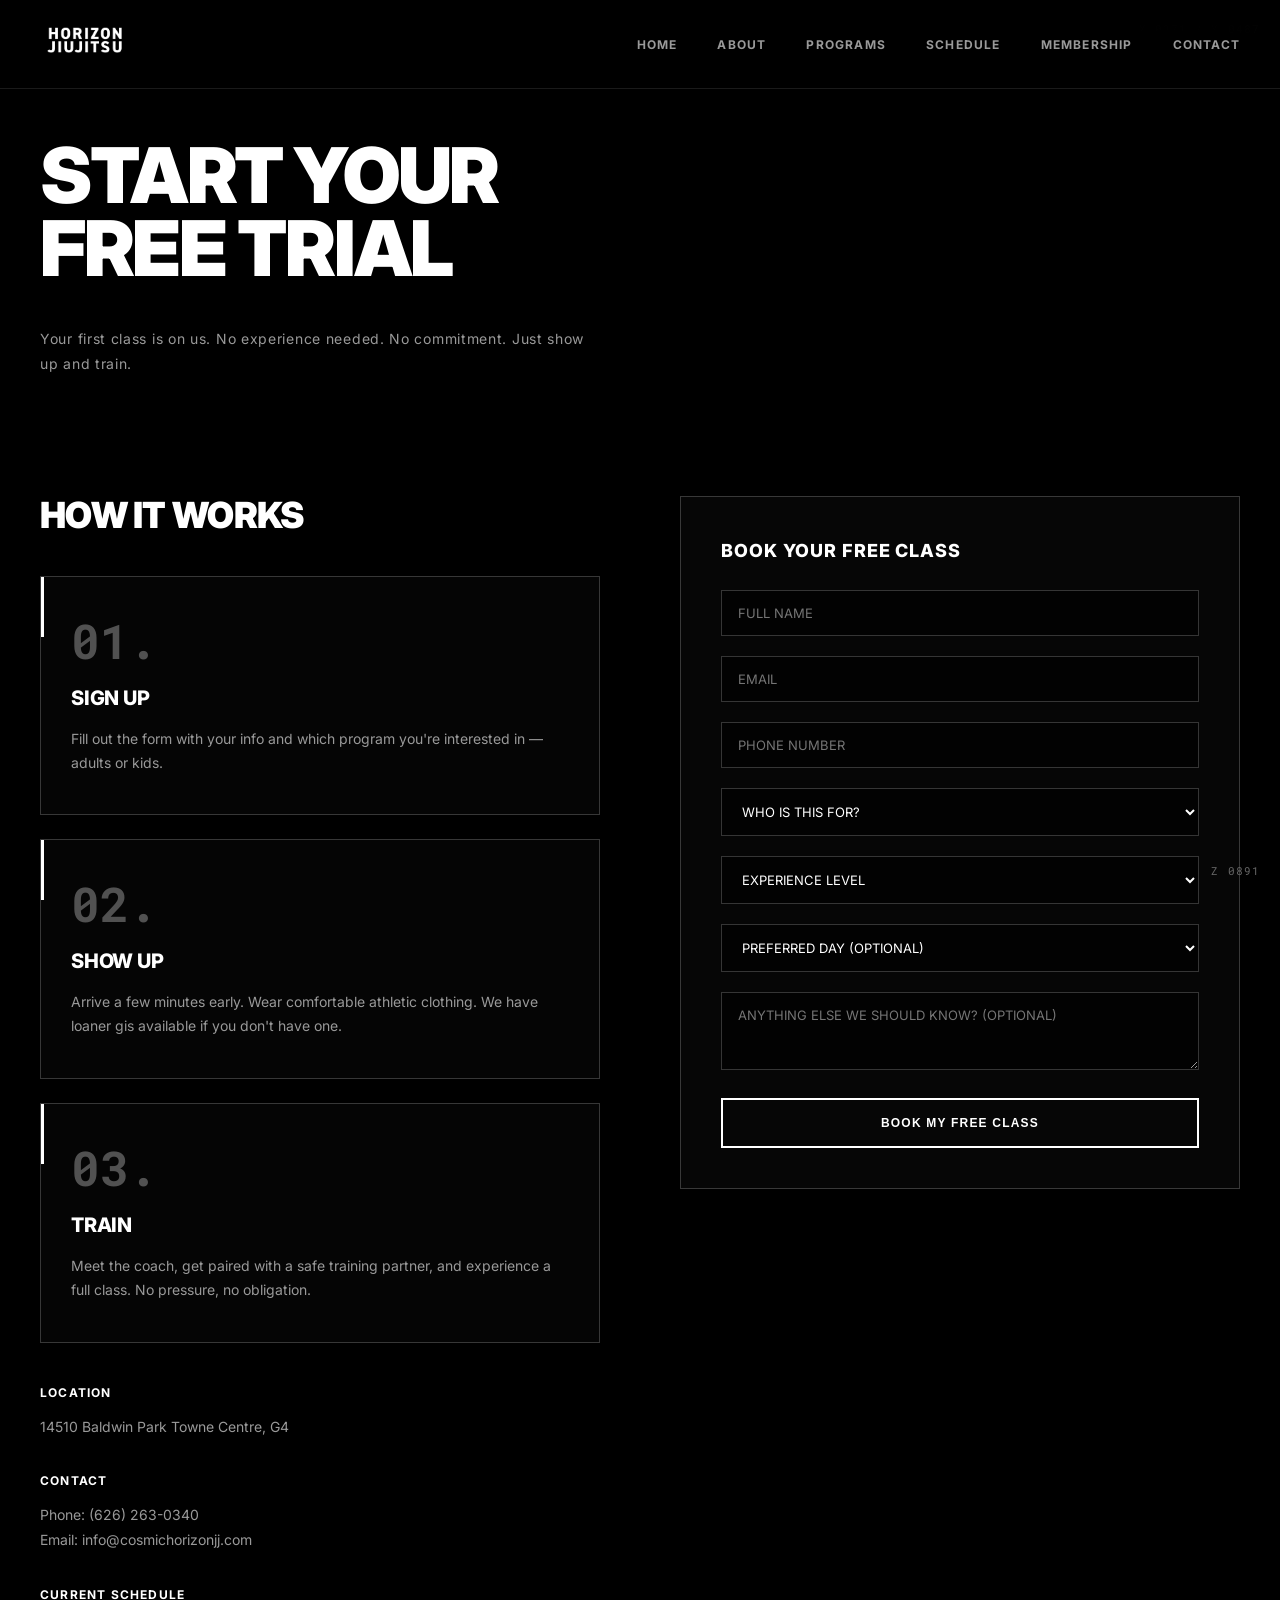
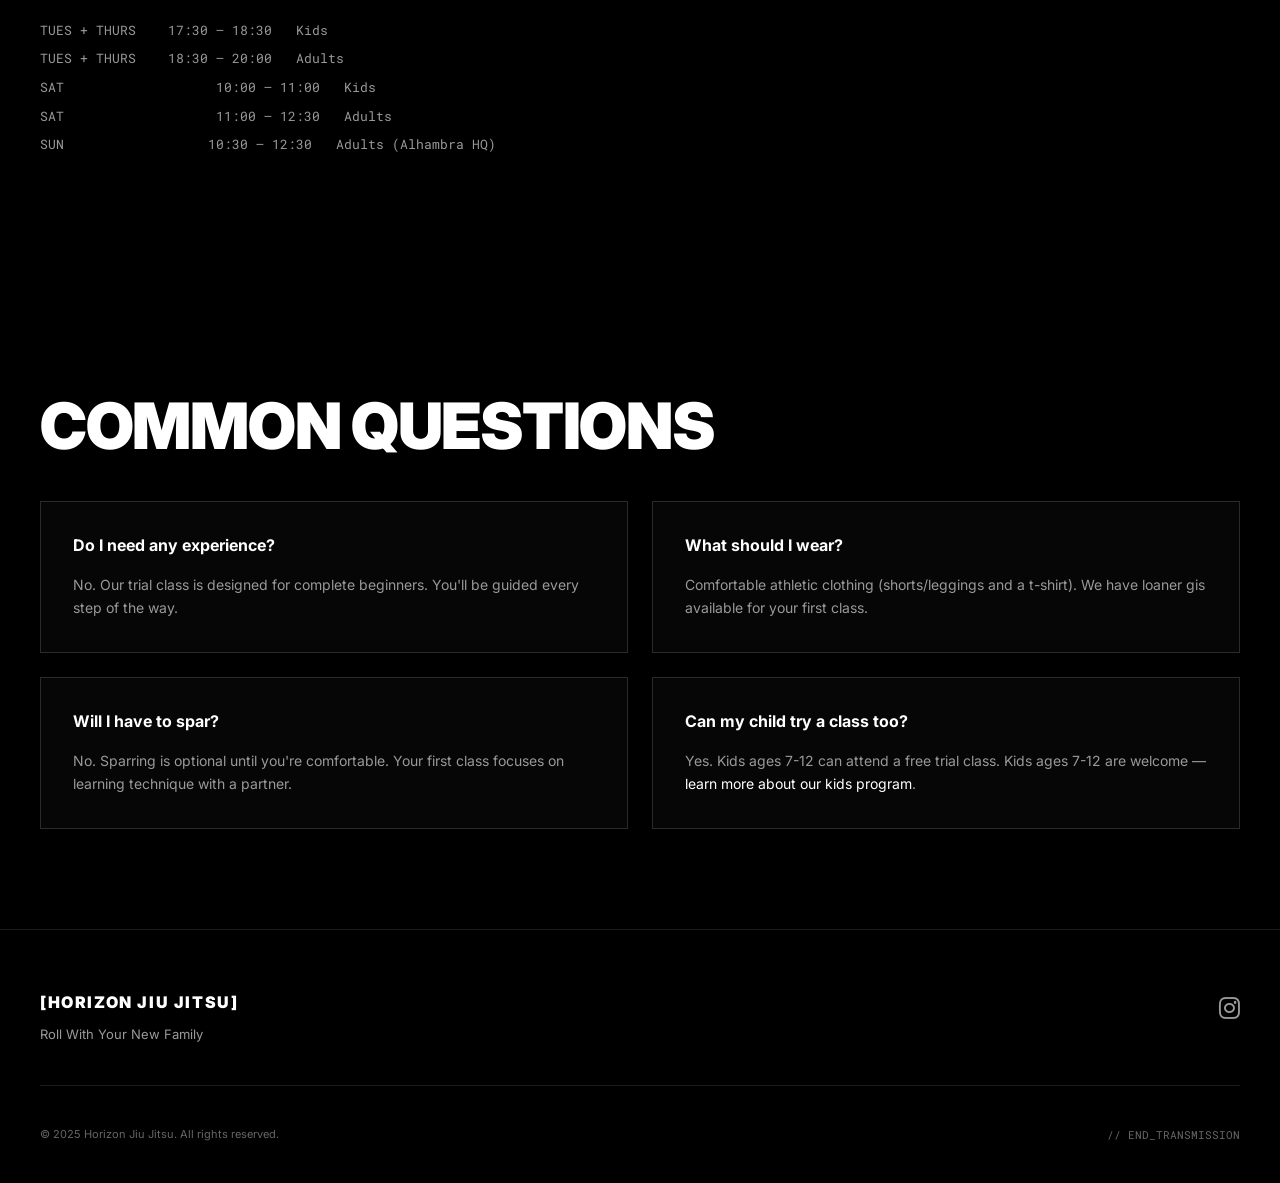
==== commit 0158cd05: "Add kids class times to schedule and update ages to 7-12 Co-Authored-By: Claude Opus 4.6 (1M context" ====
--- a/free-trial.html
+++ b/free-trial.html
@@ -91,7 +91,9 @@
                     <div class="info-block">
                         <h4>CURRENT SCHEDULE</h4>
                         <p style="font-family: 'Roboto Mono', monospace; font-size: 13px; line-height: 2.2;">
+                            TUES + THURS &nbsp;&nbsp; 17:30 – 18:30 &nbsp; Kids<br>
                             TUES + THURS &nbsp;&nbsp; 18:30 – 20:00 &nbsp; Adults<br>
+                            SAT &nbsp;&nbsp;&nbsp;&nbsp;&nbsp;&nbsp;&nbsp;&nbsp;&nbsp;&nbsp;&nbsp;&nbsp;&nbsp;&nbsp;&nbsp;&nbsp;&nbsp; 10:00 – 11:00 &nbsp; Kids<br>
                             SAT &nbsp;&nbsp;&nbsp;&nbsp;&nbsp;&nbsp;&nbsp;&nbsp;&nbsp;&nbsp;&nbsp;&nbsp;&nbsp;&nbsp;&nbsp;&nbsp;&nbsp; 11:00 – 12:30 &nbsp; Adults<br>
                             SUN &nbsp;&nbsp;&nbsp;&nbsp;&nbsp;&nbsp;&nbsp;&nbsp;&nbsp;&nbsp;&nbsp;&nbsp;&nbsp;&nbsp;&nbsp;&nbsp; 10:30 – 12:30 &nbsp; Adults (Alhambra HQ)
                         </p>
@@ -120,7 +122,7 @@
                         <select name="program" required>
                             <option value="">WHO IS THIS FOR?</option>
                             <option value="Adult Trial">Adult (18+)</option>
-                            <option value="Kids Trial">Kids (Ages 6-12)</option>
+                            <option value="Kids Trial">Kids (Ages 7-12)</option>
                             <option value="Both">Both Adult & Kids</option>
                         </select>
                     </div>
@@ -172,7 +174,7 @@
             </div>
             <div class="faq-item">
                 <h4>Can my child try a class too?</h4>
-                <p>Yes. Kids ages 6-12 can attend a free trial class. Kids classes are coming in May — <a href="kids.html">learn more about our kids program</a>.</p>
+                <p>Yes. Kids ages 7-12 can attend a free trial class. Kids ages 7-12 are welcome — <a href="kids.html">learn more about our kids program</a>.</p>
             </div>
         </div>
     </section>
--- a/styles.css
+++ b/styles.css
@@ -763,27 +763,26 @@
 }
 
 .schedule-simple {
-    table-layout: fixed;
+    table-layout: auto;
 }
 
 .schedule-simple td {
-    text-align: center;
+    text-align: left;
     vertical-align: top;
     padding: 20px 16px;
-    width: 14.28%;
+    white-space: nowrap;
 }
 
 .schedule-simple th {
     text-align: center;
-    width: 14.28%;
 }
 
 .schedule-time {
     font-family: 'Roboto Mono', monospace;
     font-size: 11px;
     color: var(--blue-electric);
-    display: block;
-    margin-bottom: 8px;
+    display: inline;
+    margin-right: 8px;
 }
 
 .schedule-row-label {
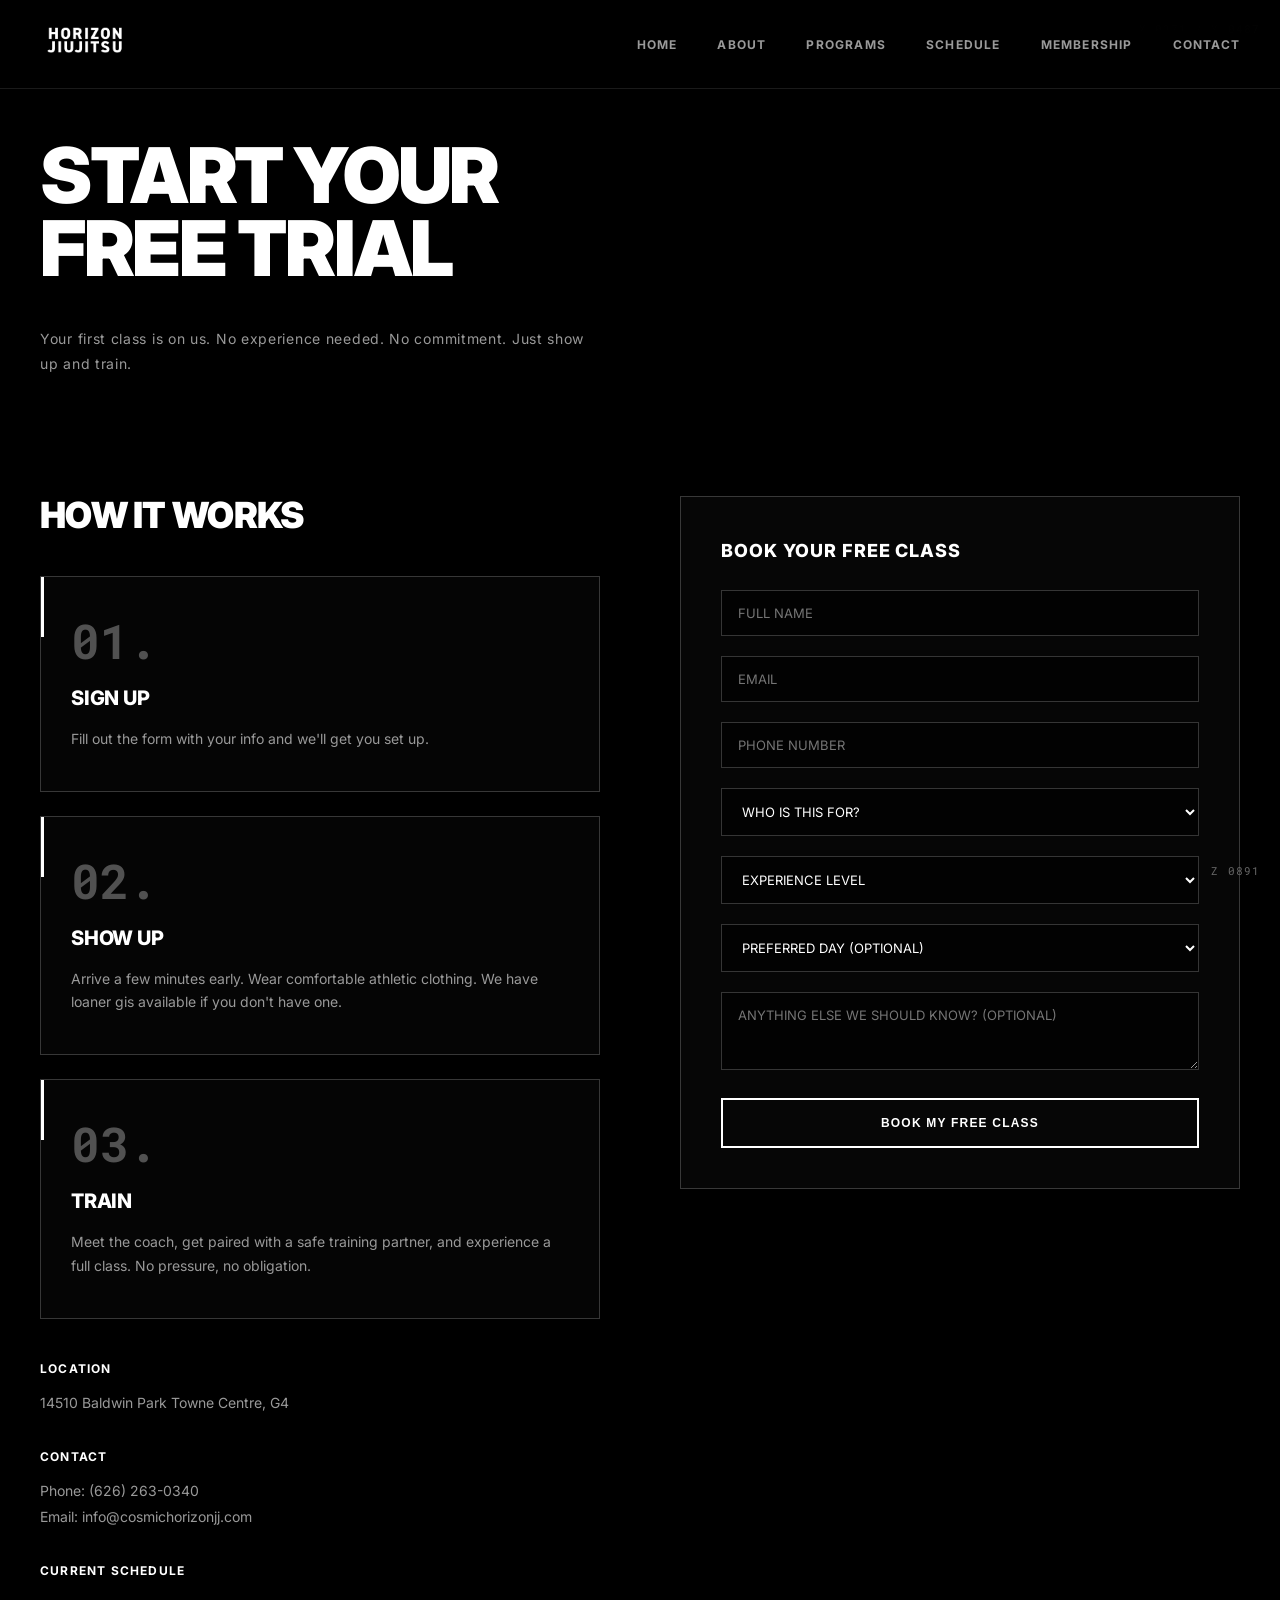
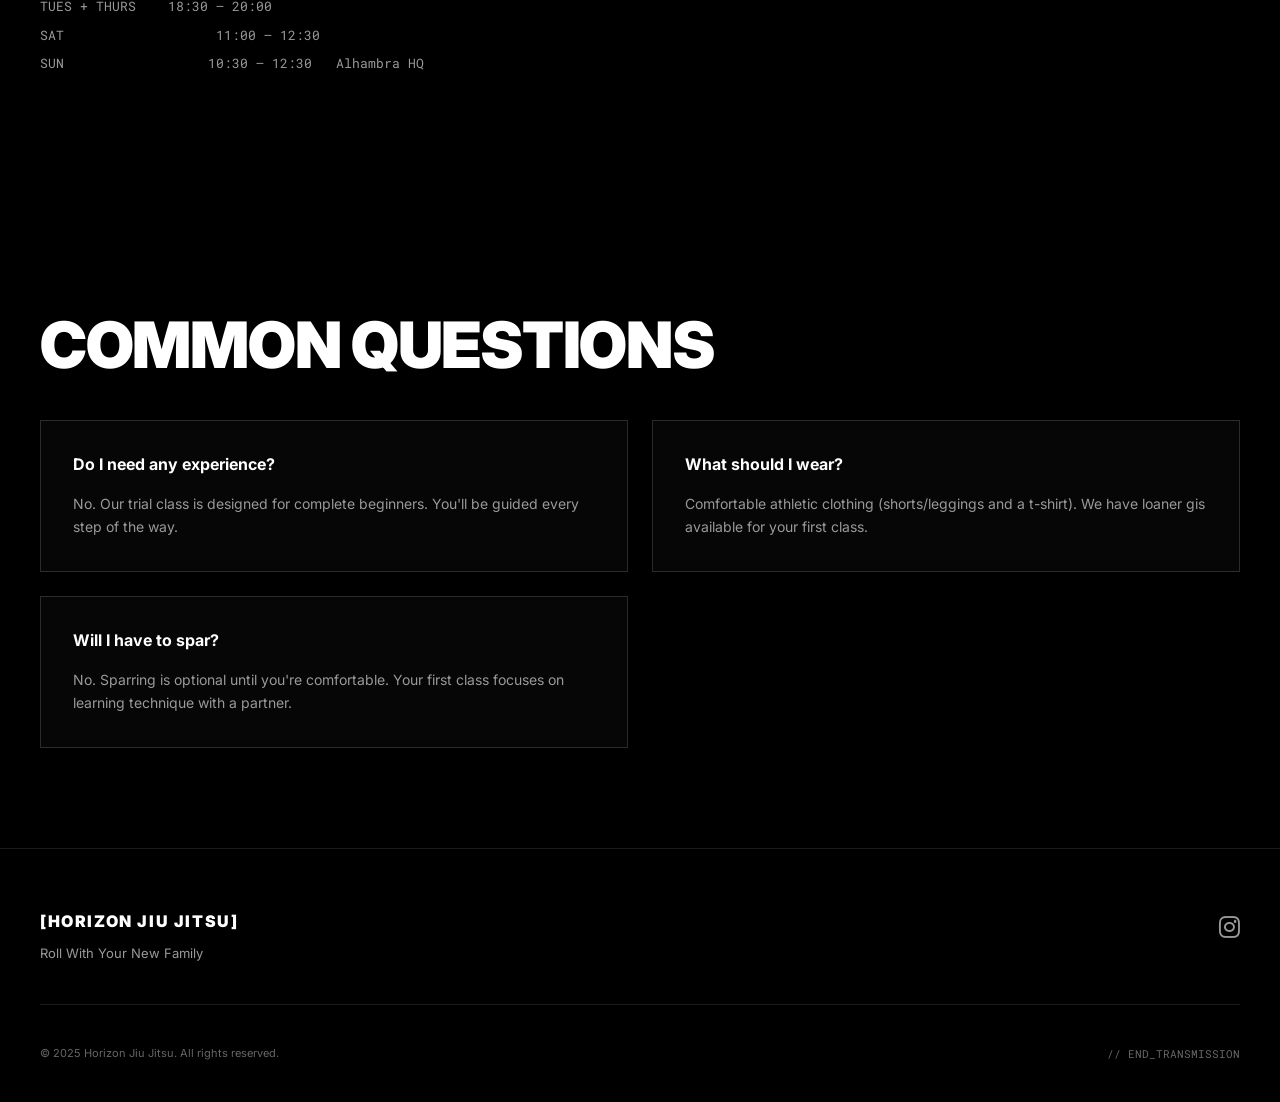
==== commit 7f2bf00b: "Remove kids program from website Co-Authored-By: Claude Opus 4.6 <noreply@anthropic.com>" ====
--- a/free-trial.html
+++ b/free-trial.html
@@ -67,7 +67,7 @@
                     <div class="about-card" style="margin-bottom: 24px;">
                         <div class="card-number">01.</div>
                         <h3>SIGN UP</h3>
-                        <p>Fill out the form with your info and which program you're interested in — adults or kids.</p>
+                        <p>Fill out the form with your info and we'll get you set up.</p>
                     </div>
                     <div class="about-card" style="margin-bottom: 24px;">
                         <div class="card-number">02.</div>
@@ -91,11 +91,9 @@
                     <div class="info-block">
                         <h4>CURRENT SCHEDULE</h4>
                         <p style="font-family: 'Roboto Mono', monospace; font-size: 13px; line-height: 2.2;">
-                            TUES + THURS &nbsp;&nbsp; 17:30 – 18:30 &nbsp; Kids<br>
-                            TUES + THURS &nbsp;&nbsp; 18:30 – 20:00 &nbsp; Adults<br>
-                            SAT &nbsp;&nbsp;&nbsp;&nbsp;&nbsp;&nbsp;&nbsp;&nbsp;&nbsp;&nbsp;&nbsp;&nbsp;&nbsp;&nbsp;&nbsp;&nbsp;&nbsp; 10:00 – 11:00 &nbsp; Kids<br>
-                            SAT &nbsp;&nbsp;&nbsp;&nbsp;&nbsp;&nbsp;&nbsp;&nbsp;&nbsp;&nbsp;&nbsp;&nbsp;&nbsp;&nbsp;&nbsp;&nbsp;&nbsp; 11:00 – 12:30 &nbsp; Adults<br>
-                            SUN &nbsp;&nbsp;&nbsp;&nbsp;&nbsp;&nbsp;&nbsp;&nbsp;&nbsp;&nbsp;&nbsp;&nbsp;&nbsp;&nbsp;&nbsp;&nbsp; 10:30 – 12:30 &nbsp; Adults (Alhambra HQ)
+                            TUES + THURS &nbsp;&nbsp; 18:30 – 20:00<br>
+                            SAT &nbsp;&nbsp;&nbsp;&nbsp;&nbsp;&nbsp;&nbsp;&nbsp;&nbsp;&nbsp;&nbsp;&nbsp;&nbsp;&nbsp;&nbsp;&nbsp;&nbsp; 11:00 – 12:30<br>
+                            SUN &nbsp;&nbsp;&nbsp;&nbsp;&nbsp;&nbsp;&nbsp;&nbsp;&nbsp;&nbsp;&nbsp;&nbsp;&nbsp;&nbsp;&nbsp;&nbsp; 10:30 – 12:30 &nbsp; Alhambra HQ
                         </p>
                     </div>
                 </div>
@@ -122,8 +120,6 @@
                         <select name="program" required>
                             <option value="">WHO IS THIS FOR?</option>
                             <option value="Adult Trial">Adult (18+)</option>
-                            <option value="Kids Trial">Kids (Ages 7-12)</option>
-                            <option value="Both">Both Adult & Kids</option>
                         </select>
                     </div>
                     <div class="form-group">
@@ -172,10 +168,6 @@
                 <h4>Will I have to spar?</h4>
                 <p>No. Sparring is optional until you're comfortable. Your first class focuses on learning technique with a partner.</p>
             </div>
-            <div class="faq-item">
-                <h4>Can my child try a class too?</h4>
-                <p>Yes. Kids ages 7-12 can attend a free trial class. Kids ages 7-12 are welcome — <a href="kids.html">learn more about our kids program</a>.</p>
-            </div>
         </div>
     </section>
 
